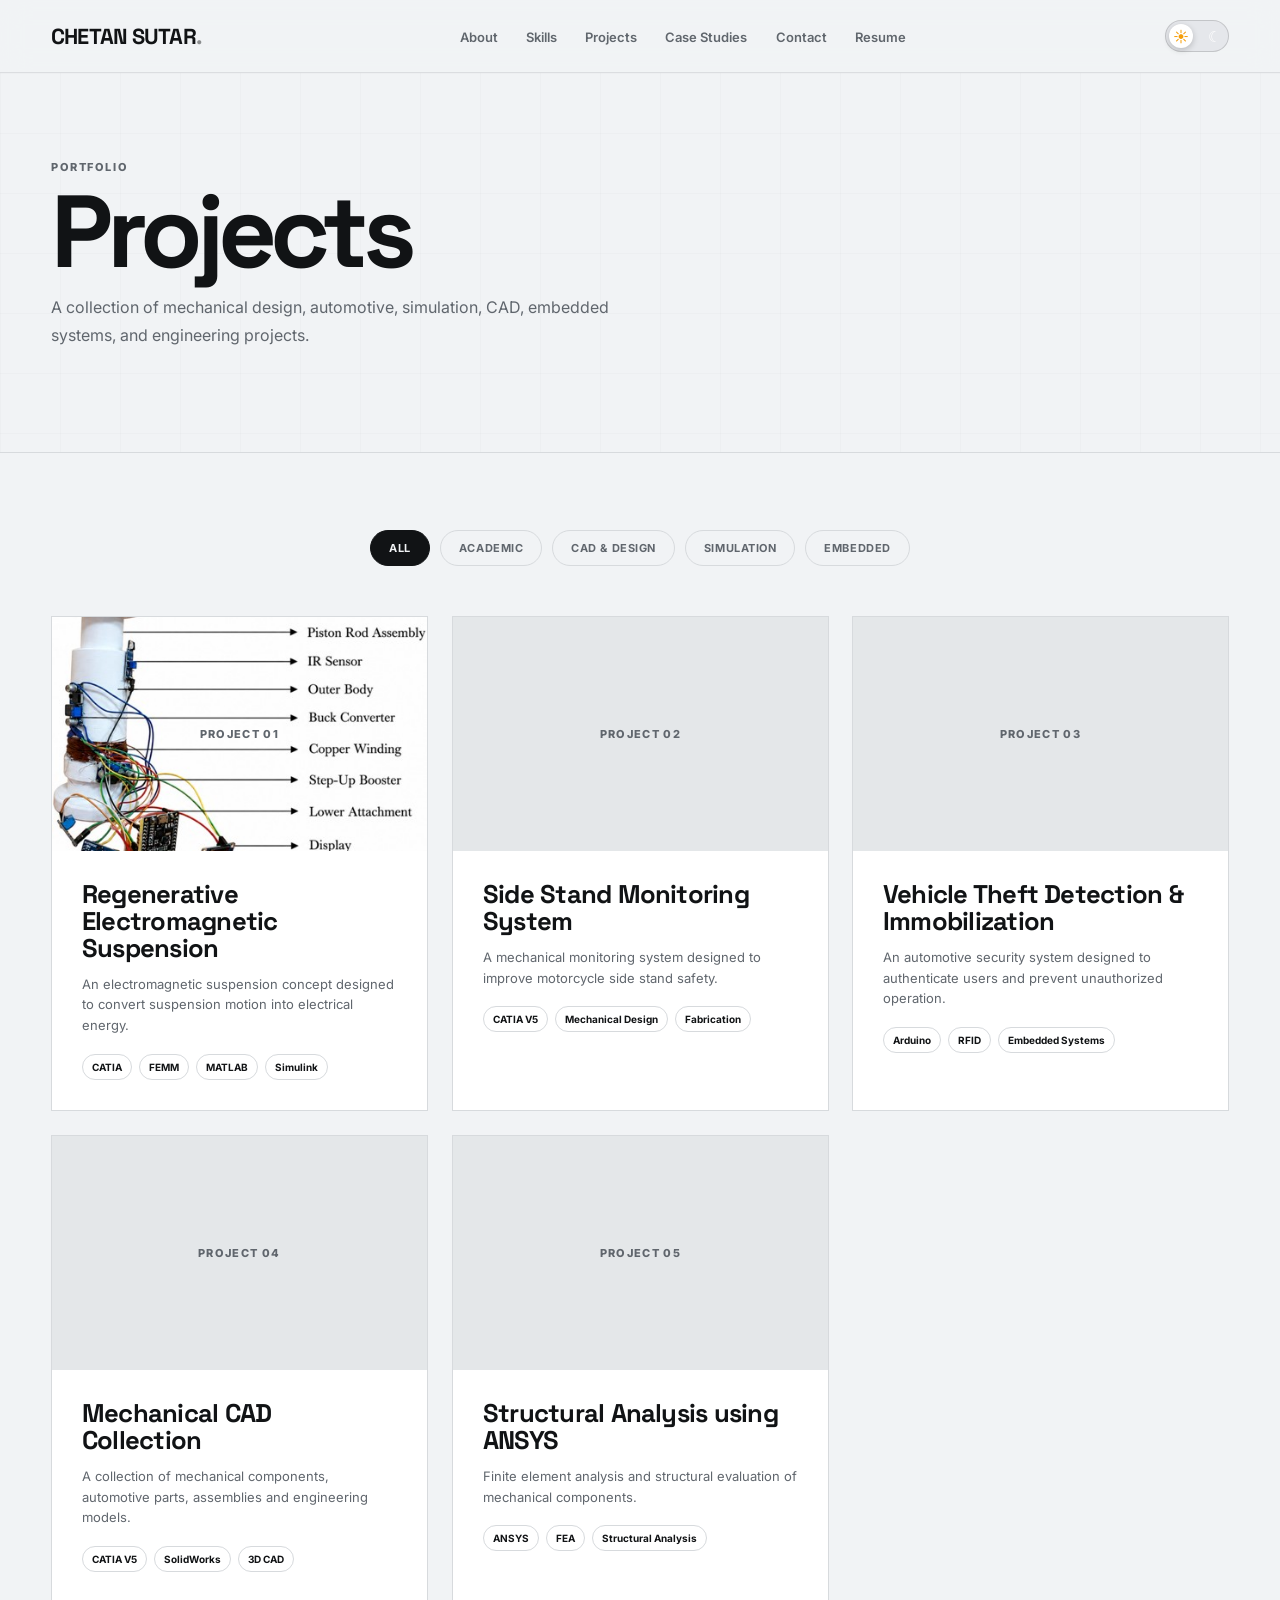
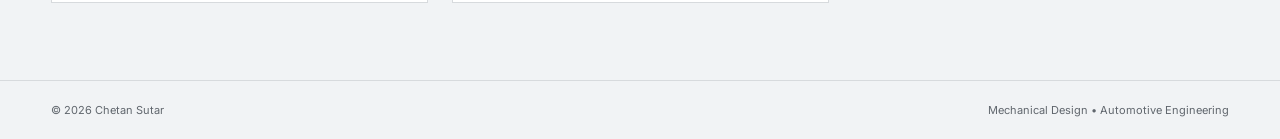
==== projects.html @ 21e78dae "Initial portfolio website upload" ====
<!DOCTYPE html>
<html lang="en">
<head>
    <meta charset="UTF-8">

    <meta name="viewport"
          content="width=device-width, initial-scale=1.0">

    <meta name="description"
          content="Chetan Sutar - Mechanical Design and Automotive Engineering Portfolio">

    <meta name="author"
          content="Chetan Sutar">

    <title>Chetan Sutar | Mechanical Design Engineer</title>

    <!-- Google Font -->
    <link rel="preconnect" href="https://fonts.googleapis.com">
    <link rel="preconnect" href="https://fonts.gstatic.com" crossorigin>

    <link href="https://fonts.googleapis.com/css2?family=Inter:wght@400;500;600;700;800&family=Space+Grotesk:wght@400;500;600;700&display=swap"
          rel="stylesheet">

    <link rel="stylesheet" href="css/style.css">

    <link rel="stylesheet"
      href="https://cdn.jsdelivr.net/gh/devicons/devicon@latest/devicon.min.css">

</head>


<body>


<!-- =====================================================
     NAVIGATION
===================================================== -->

<header id="header">

    <div class="container navbar">

        <a href="#home" class="logo">
            CHETAN SUTAR<span>.</span>
        </a>

        <button class="menu-btn" id="menuBtn">
            ☰
        </button>

        <ul class="nav-links" id="navLinks">

            <li>
                <a href="index.html#about">About</a>
            </li>

            <li>
                <a href="index.html#skills">Skills</a>
            </li>

            <li>
                <a href="projects.html">Projects</a>
            </li>

            <li>
                <a href="index.html#case-studies">Case Studies</a>
            </li>

            <li>
                <a href="index.html#contact">Contact</a>
            </li>

            <li>
                <a href="resume.html">Resume</a>
            </li>

        </ul>

    <label class="theme-switch">

    <input type="checkbox" id="themeToggle">

    <span class="theme-slider">

        <span class="sun">☀</span>

        <span class="moon">☾</span>

    </span>

</label>

    </div>

</header>


<main>

    <!-- =====================================================
         PROJECTS HERO
    ===================================================== -->

    <section class="projects-hero">

        <div class="projects-hero-grid"></div>

        <div class="container">

            <div class="projects-hero-content">

                <div class="section-number">
                    PORTFOLIO
                </div>

                <h1>
                    Projects
                </h1>

                <p>
                    A collection of mechanical design, automotive,
                    simulation, CAD, embedded systems, and engineering projects.
                </p>

            </div>

        </div>

    </section>


    <!-- =====================================================
         PROJECT FILTERS
    ===================================================== -->

    <section class="projects-page">

        <div class="container">

            <div class="project-filters">

                <button class="filter-btn active" data-filter="all">
                    ALL
                </button>

                <button class="filter-btn" data-filter="academic">
                    ACADEMIC
                </button>

                <button class="filter-btn" data-filter="cad">
                    CAD & DESIGN
                </button>

                <button class="filter-btn" data-filter="simulation">
                    SIMULATION
                </button>

                <button class="filter-btn" data-filter="embedded">
                    EMBEDDED
                </button>

            </div>


            <!-- PROJECT GRID -->

            <div class="projects-grid projects-page-grid">


                <!-- PROJECT 01 -->

                <article class="project-card reveal"
                         data-category="academic simulation">

                    <div class="project-image">

                        <img
                            src="assets/projects/suspension.jpg"
                            alt="Regenerative Electromagnetic Suspension"
                            onerror="this.style.display='none'"
                        >

                        <div class="image-placeholder">
                            PROJECT 01
                        </div>

                    </div>


                    <div class="project-content">

                        <h3>
                            Regenerative Electromagnetic Suspension
                        </h3>

                        <p>
                            An electromagnetic suspension concept designed
                            to convert suspension motion into electrical energy.
                        </p>

                        <div class="project-tech">

                            <span>CATIA</span>
                            <span>FEMM</span>
                            <span>MATLAB</span>
                            <span>Simulink</span>

                        </div>

                    </div>

                </article>



                <!-- PROJECT 02 -->

                <article class="project-card reveal"
                         data-category="academic cad">

                    <div class="project-image">

                        <img
                            src="assets/projects/sidestand.jpg"
                            alt="Side Stand Monitoring System"
                            onerror="this.style.display='none'"
                        >

                        <div class="image-placeholder">
                            PROJECT 02
                        </div>

                    </div>


                    <div class="project-content">

                        <h3>
                            Side Stand Monitoring System
                        </h3>

                        <p>
                            A mechanical monitoring system designed to
                            improve motorcycle side stand safety.
                        </p>

                        <div class="project-tech">

                            <span>CATIA V5</span>
                            <span>Mechanical Design</span>
                            <span>Fabrication</span>

                        </div>

                    </div>

                </article>



                <!-- PROJECT 03 -->

                <article class="project-card reveal"
                         data-category="academic embedded">

                    <div class="project-image">

                        <img
                            src="assets/projects/theft.jpg"
                            alt="Vehicle Theft Detection System"
                            onerror="this.style.display='none'"
                        >

                        <div class="image-placeholder">
                            PROJECT 03
                        </div>

                    </div>


                    <div class="project-content">

                        <h3>
                            Vehicle Theft Detection & Immobilization
                        </h3>

                        <p>
                            An automotive security system designed to
                            authenticate users and prevent unauthorized operation.
                        </p>

                        <div class="project-tech">

                            <span>Arduino</span>
                            <span>RFID</span>
                            <span>Embedded Systems</span>

                        </div>

                    </div>

                </article>



                <!-- PROJECT 04 -->

                <article class="project-card reveal"
                         data-category="cad">

                    <div class="project-image">

                        <img
                            src="assets/projects/catia.jpg"
                            alt="Mechanical CAD Collection"
                            onerror="this.style.display='none'"
                        >

                        <div class="image-placeholder">
                            PROJECT 04
                        </div>

                    </div>


                    <div class="project-content">

                        <h3>
                            Mechanical CAD Collection
                        </h3>

                        <p>
                            A collection of mechanical components,
                            automotive parts, assemblies and engineering models.
                        </p>

                        <div class="project-tech">

                            <span>CATIA V5</span>
                            <span>SolidWorks</span>
                            <span>3D CAD</span>

                        </div>

                    </div>

                </article>



                <!-- PROJECT 05 -->

                <article class="project-card reveal"
                         data-category="simulation">

                    <div class="project-image">

                        <img
                            src="assets/projects/ansys.jpg"
                            alt="Structural Analysis using ANSYS"
                            onerror="this.style.display='none'"
                        >

                        <div class="image-placeholder">
                            PROJECT 05
                        </div>

                    </div>


                    <div class="project-content">

                        <h3>
                            Structural Analysis using ANSYS
                        </h3>

                        <p>
                            Finite element analysis and structural
                            evaluation of mechanical components.
                        </p>

                        <div class="project-tech">

                            <span>ANSYS</span>
                            <span>FEA</span>
                            <span>Structural Analysis</span>

                        </div>

                    </div>

                </article>


            </div>

        </div>

    </section>

</main>


<!-- =====================================================
     FOOTER
===================================================== -->

<footer>

    <div class="container footer-content">

        <div>
            © 2026 Chetan Sutar
        </div>

        <div>
            Mechanical Design • Automotive Engineering 
        </div>

    </div>

</footer>


<!-- =====================================================
     PROJECT MODAL
===================================================== -->

<div class="modal" id="projectModal">

    <div class="modal-content">

        <button
            class="modal-close"
            onclick="closeProject()"
        >
            ×
        </button>


        <div id="modalContent"></div>

    </div>

</div>



<!-- =====================================================
     JAVASCRIPT
===================================================== -->



<script src="js/script.js"></script>

</body>
</html>
---- css/style.css ----
/* =========================================================
   CHETAN SUTAR — RESPONSIVE PORTFOLIO
   Fluid layout system: Grid + Flexbox + clamp()
   ========================================================= */

:root {
    --bg: #f1f3f5;
    --surface: #ffffff;
    --text: #111315;
    --muted: #60666d;
    --border: #d7dadd;
    --accent: #111315;
    --max-width: 1240px;
    --section-space: clamp(45px, 6vw, 85px);
    --radius: 14px;
    --shadow: 0 16px 50px rgba(17, 19, 21, 0.08);
}

*,
*::before,
*::after {
    box-sizing: border-box;
}

html {
    scroll-behavior: smooth;
    scroll-padding-top: 80px;
}

body {
    margin: 0;
    background: var(--bg);
    color: var(--text);
    font-family: "Inter", sans-serif;
    overflow-x: hidden;
}

img,
svg,
video {
    max-width: 100%;
}

img {
    display: block;
}

a {
    color: inherit;
    text-decoration: none;
}

button,
input,
textarea {
    font: inherit;
}

.container {
    width: min(92%, var(--max-width));
    margin-inline: auto;
}

/* =========================================================
   NAVIGATION
   ========================================================= */

#header {
    position: sticky;
    top: 0;
    z-index: 1000;
    background: rgba(241, 243, 245, 0.92);
    backdrop-filter: blur(14px);
    border-bottom: 1px solid rgba(215, 218, 221, 0.85);
}

.navbar {
    min-height: 72px;
    display: flex;
    align-items: center;
    justify-content: space-between;
    gap: 24px;
}

.logo {
    flex: 0 0 auto;
    font-family: "Space Grotesk", sans-serif;
    font-size: clamp(17px, 1.7vw, 22px);
    font-weight: 700;
    letter-spacing: -0.04em;
    white-space: nowrap;
}

.logo span {
    opacity: 0.45;
}

.nav-links {
    display: flex;
    align-items: center;
    justify-content: flex-end;
    gap: clamp(14px, 2.2vw, 32px);
    list-style: none;
    margin: 0;
    padding: 0;
}

.nav-links a {
    font-size: 13px;
    font-weight: 600;
    color: var(--muted);
    transition: color 0.2s ease;
}

.nav-links a:hover {
    color: var(--text);
}

.nav-resume {
    padding: 9px 14px;
    border: 1px solid var(--text);
    border-radius: 999px;
    color: var(--text) !important;
}

.menu-btn {
    display: none;
    border: 0;
    background: transparent;
    color: var(--text);
    cursor: pointer;
    font-size: 26px;
    line-height: 1;
    padding: 4px;
}

/* =========================================================
   HERO
   ========================================================= */

.hero {
    position: relative;
    isolation: isolate;
    min-height: min(920px, 100svh);
    display: grid;
    align-items: stretch;
    overflow: hidden;
    padding-block: clamp(38px, 6vh, 80px);
}

.hero-grid {
    position: absolute;
    inset: 0;
    z-index: -2;
    pointer-events: none;
    opacity: 0.22;
    background-image:
        linear-gradient(rgba(17, 19, 21, 0.07) 1px, transparent 1px),
        linear-gradient(90deg, rgba(17, 19, 21, 0.07) 1px, transparent 1px);
    background-size: clamp(34px, 5vw, 70px) clamp(34px, 5vw, 70px);
    mask-image: linear-gradient(to bottom, black, transparent 90%);
}

.hero > .container {
    position: relative;
    z-index: 2;
    width: min(92%, var(--max-width));
    min-height: clamp(540px, 78svh, 820px);
    display: grid;
    grid-template-columns: minmax(0, 1.05fr) minmax(280px, 0.85fr);
    align-items: center;
    gap: clamp(28px, 5vw, 92px);
}

.hero-content {
    width: 100%;
    max-width: 700px;
    min-width: 0;
    z-index: 3;
}

.hero-tag {
    margin-bottom: clamp(16px, 2vw, 26px);
    font-size: clamp(10px, 1vw, 13px);
    font-weight: 700;
    letter-spacing: 0.14em;
    text-transform: uppercase;
    color: var(--muted);
}

.hero h1 {
    margin: 0 0 clamp(18px, 2.4vw, 30px);
    max-width: 760px;
    font-family: "Space Grotesk", sans-serif;
    font-size: clamp(42px, 6.3vw, 88px);
    line-height: 0.94;
    letter-spacing: clamp(-2px, -0.38vw, -6px);
    text-wrap: balance;
}

.hero h1 span {
    display: inline;
}

.hero-description {
    max-width: 680px;
    margin: 0 0 clamp(22px, 3vw, 34px);
    color: var(--muted);
    font-size: clamp(14px, 1.25vw, 18px);
    line-height: 1.65;
    text-align: justify;
    text-wrap: pretty;
}

.hero-buttons {
    display: flex;
    flex-wrap: wrap;
    align-items: center;
    gap: 12px;
}

.btn {
    display: inline-flex;
    align-items: center;
    justify-content: center;
    min-height: 44px;
    padding: 11px 17px;
    border-radius: 999px;
    border: 1px solid var(--text);
    font-size: clamp(11px, 0.9vw, 13px);
    font-weight: 700;
    transition: transform 0.2s ease, background 0.2s ease, color 0.2s ease;
}

.btn:hover {
    transform: translateY(-2px);
}

.btn-primary {
    background: var(--text);
    color: var(--surface);
}

.btn-secondary {
    background: transparent;
    color: var(--text);
}

.hero-profile {
    position: relative;
    width: min(100%, 520px);
    justify-self: center;
    align-self: center;
    min-width: 0;
    z-index: 2;
}

.profile-frame {
    position: relative;
    width: 100%;
    aspect-ratio: 0.82;
    min-height: 320px;
    max-height: 660px;
    overflow: visible;
}

.profile-image {
    position: absolute;
    inset: 7% 10%;
    width: 80%;
    height: 86%;
    object-fit: cover;
    object-position: center;
    border-radius: 16px;
    z-index: 3;
}

.profile-grid {
    position: absolute;
    inset: 0;
    z-index: 0;
    border: 1px solid rgba(17, 19, 21, 0.12);
    background-image:
        linear-gradient(rgba(17, 19, 21, 0.08) 1px, transparent 1px),
        linear-gradient(90deg, rgba(17, 19, 21, 0.08) 1px, transparent 1px);
    background-size: 28px 28px;
    border-radius: 18px;
}

.profile-ring {
    position: absolute;
    left: 50%;
    top: 50%;
    border: 1px solid rgba(17, 19, 21, 0.22);
    border-radius: 50%;
    transform: translate(-50%, -50%);
    pointer-events: none;
}

.profile-ring.ring-one {
    width: 88%;
    aspect-ratio: 1;
}

.profile-ring.ring-two {
    width: 60%;
    aspect-ratio: 1;
}

.software-floaters {
    position: absolute;
    inset: 0;
    z-index: 1;
    pointer-events: none;
    overflow: hidden;
}

.software-icon {
    position: absolute;
    width: clamp(24px, 3vw, 42px);
    height: clamp(24px, 3vw, 42px);
    object-fit: contain;
    opacity: 0.5;
    filter: grayscale(0.1);
}

.icon-catia {
    top: 18%;
    left: 50%;
    animation: softwareFloat1 4s ease-in-out infinite;
}

.icon-ansys {
    top: 30%;
    left: 42%;
    animation: softwareFloat2 4.5s ease-in-out infinite;
}

.icon-matlab {
    top: 65%;
    left: 7%;
    animation: softwareFloat3 4s ease-in-out infinite;
}

.icon-solidworks {
    top: 14%;
    right: 20%;
    animation: softwareFloat2 4s ease-in-out infinite;
}

.icon-simulink {
    top: 58%;
    right: 5%;
    animation: softwareFloat3 4.5s ease-in-out infinite;
}

.icon-autocad {
    top: 20%;
    right: 90%;
    animation: softwareFloat1 4s ease-in-out infinite;
}

@keyframes softwareFloat1 {
    0%, 100% { transform: translate3d(0, 0, 0); }
    50% { transform: translate3d(14px, -10px, 0); }
}

@keyframes softwareFloat2 {
    0%, 100% { transform: translate3d(0, 0, 0); }
    50% { transform: translate3d(-12px, 14px, 0); }
}

@keyframes softwareFloat3 {
    0%, 100% { transform: translate3d(0, 0, 0); }
    50% { transform: translate3d(12px, 12px, 0); }
}

/* =========================================================
   GLOBAL SECTIONS
   ========================================================= */

section:not(.hero) {
    padding-block: var(--section-space);
}

.section-header {
    margin-bottom: clamp(34px, 5vw, 68px);
}

.section-number,
.section-label {
    margin-bottom: 10px;
    font-size: 11px;
    font-weight: 800;
    letter-spacing: 0.14em;
    color: var(--muted);
}

.section-title,
.section-header h2 {
    margin: 0;
    font-family: "Space Grotesk", sans-serif;
    font-size: clamp(32px, 4.4vw, 62px);
    line-height: 0.98;
    letter-spacing: -0.045em;
    text-wrap: balance;
}

.section-title span,
.section-header h2 span {
    opacity: 0.45;
}

.section-description,
.section-header p {
    max-width: 680px;
    margin: 18px 0 0;
    color: var(--muted);
    line-height: 1.65;
}

/* =========================================================
   ABOUT
   ========================================================= */

.about-grid {
    display: grid;
    grid-template-columns: minmax(0, 1.25fr) minmax(280px, 0.75fr);
    gap: clamp(28px, 6vw, 90px);
    align-items: start;
}

.about-text {
    max-width: 760px;
}

.about-text p {
    margin: 0 0 22px;
    font-size: clamp(15px, 1.3vw, 19px);
    line-height: 1.7;
    color: var(--muted);
}

.about-highlight {
    color: var(--text);
    font-weight: 700;
}

.info-card {
    display: grid;
    gap: 0;
    border-top: 1px solid var(--border);
}

.info-item {
    display: grid;
    grid-template-columns: minmax(100px, 0.55fr) minmax(0, 1fr);
    gap: 20px;
    padding: 18px 0;
    border-bottom: 1px solid var(--border);
}

.info-label {
    font-size: 11px;
    font-weight: 800;
    letter-spacing: 0.08em;
    color: var(--muted);
    text-transform: uppercase;
}

.info-value {
    font-size: clamp(13px, 1vw, 15px);
    font-weight: 600;
    line-height: 1.45;
}

/* =========================================================
   EDUCATION
   ========================================================= */

.education-timeline {
    width: 100%;
}

.education-item {
    display: grid;
    grid-template-columns: minmax(90px, 0.25fr) 20px minmax(0, 1fr);
    gap: clamp(18px, 3vw, 40px);
    min-height: 140px;
}

.education-year {
    padding-top: 4px;
    font-size: clamp(11px, 1vw, 14px);
    font-weight: 700;
    color: var(--muted);
}

.education-line {
    position: relative;
}

.education-line::before {
    content: "";
    position: absolute;
    left: 50%;
    top: 0;
    bottom: 0;
    width: 1px;
    background: var(--border);
    transform: translateX(-50%);
}

.education-line span {
    position: absolute;
    top: 5px;
    left: 50%;
    width: 8px;
    height: 8px;
    border-radius: 50%;
    background: var(--text);
    transform: translateX(-50%);
    z-index: 1;
}

.education-content {
    padding-bottom: 52px;
}

.education-degree {
    font-family: "Space Grotesk", sans-serif;
    font-size: clamp(20px, 2.5vw, 30px);
    line-height: 1.05;
    letter-spacing: -0.03em;
}

.education-institute {
    margin-top: 9px;
    color: var(--muted);
    font-size: clamp(12px, 1.1vw, 15px);
}

/* =========================================================
   SKILLS
   ========================================================= */

.skills-grid {
    display: grid;
    grid-template-columns: repeat(auto-fit, minmax(min(100%, 240px), 1fr));
    gap: 1px;
    border: 1px solid var(--border);
    background: var(--border);
}

.skill-card {
    min-width: 0;
    padding: clamp(22px, 3vw, 38px);
    background: var(--bg);
}

.skill-card h3 {
    margin: 0 0 22px;
    font-family: "Space Grotesk", sans-serif;
    font-size: clamp(20px, 2vw, 27px);
    letter-spacing: -0.03em;
}

.skill-tags {
    display: flex;
    flex-wrap: wrap;
    gap: 8px;
}

.skill-tag {
    padding: 7px 10px;
    border: 1px solid var(--border);
    border-radius: 999px;
    font-size: 11px;
    font-weight: 600;
    color: var(--muted);
}

/* =========================================================
   PROJECTS
   ========================================================= */

.projects-grid {
    display: grid;
    grid-template-columns: repeat(auto-fit, minmax(min(100%, 300px), 1fr));
    gap: clamp(18px, 2.5vw, 30px);
}

.project-card {
    min-width: 0;
    overflow: hidden;
    border: 1px solid var(--border);
    background: var(--surface);
    cursor: pointer;
    transition: transform 0.25s ease, box-shadow 0.25s ease;
}

.project-card:hover {
    transform: translateY(-4px);
    box-shadow: var(--shadow);
}

.project-image {
    position: relative;
    aspect-ratio: 16 / 10;
    overflow: hidden;
    background: #e4e7e9;
}

.project-image img {
    width: 100%;
    height: 100%;
    object-fit: cover;
}

.image-placeholder {
    position: absolute;
    inset: 0;
    display: grid;
    place-items: center;
    font-size: 11px;
    font-weight: 800;
    letter-spacing: 0.12em;
    color: var(--muted);
}

.project-content {
    padding: clamp(20px, 2.5vw, 30px);
}

.project-content h3 {
    margin: 0 0 12px;
    font-family: "Space Grotesk", sans-serif;
    font-size: clamp(20px, 2vw, 28px);
    line-height: 1.05;
    letter-spacing: -0.03em;
}

.project-content p {
    margin: 0 0 18px;
    color: var(--muted);
    font-size: 13px;
    line-height: 1.6;
}

.project-tech {
    display: flex;
    flex-wrap: wrap;
    gap: 7px;
}

.project-tech span {
    padding: 6px 9px;
    border: 1px solid var(--border);
    border-radius: 999px;
    font-size: 10px;
    font-weight: 700;
}

/* =========================================================
   CASE STUDIES
   ========================================================= */

.case-study {
    display: grid;
    grid-template-columns: minmax(190px, 0.65fr) minmax(0, 1.35fr);
    gap: clamp(28px, 6vw, 100px);
    padding-block: clamp(28px, 4vw, 48px);
    border-top: 1px solid var(--border);
}

.case-study:last-child {
    border-bottom: 1px solid var(--border);
}

.case-study h3 {
    margin: 0;
    font-family: "Space Grotesk", sans-serif;
    font-size: clamp(25px, 3vw, 38px);
    line-height: 1;
    letter-spacing: -0.04em;
}

.case-content p {
    max-width: 760px;
    margin: 0 0 25px;
    color: var(--muted);
    line-height: 1.65;
}

.case-process {
    display: grid;
    grid-template-columns: repeat(auto-fit, minmax(90px, 1fr));
    border: 1px solid var(--border);
}

.process-item {
    min-height: 54px;
    display: grid;
    place-items: center;
    padding: 10px;
    border-right: 1px solid var(--border);
    font-size: 10px;
    font-weight: 800;
    letter-spacing: 0.08em;
}

.process-item:last-child {
    border-right: 0;
}

/* =========================================================
   CAD GALLERY
   ========================================================= */

.gallery-grid {
    display: grid;
    grid-template-columns: repeat(auto-fit, minmax(min(100%, 260px), 1fr));
    gap: clamp(14px, 2vw, 24px);
}

.gallery-item {
    position: relative;
    min-width: 0;
    aspect-ratio: 4 / 3;
    overflow: hidden;
    background: #e4e7e9;
}

.gallery-item img {
    width: 100%;
    height: 100%;
    object-fit: cover;
}

.gallery-label {
    position: absolute;
    left: 12px;
    right: 12px;
    bottom: 12px;
    padding: 9px 11px;
    background: rgba(255, 255, 255, 0.9);
    backdrop-filter: blur(8px);
    font-size: 11px;
    font-weight: 700;
}

/* =========================================================
   RESUME
   ========================================================= */

.resume-section {
    padding-block: clamp(50px, 7vw, 100px) !important;
}

.resume-box {
    display: flex;
    align-items: center;
    justify-content: space-between;
    gap: 28px;
    padding: clamp(28px, 5vw, 55px);
    border: 1px solid var(--border);
    background: var(--surface);
}

.resume-box h2 {
    margin: 0;
    font-family: "Space Grotesk", sans-serif;
    font-size: clamp(28px, 4vw, 48px);
    line-height: 1;
    letter-spacing: -0.04em;
}

.resume-box p {
    margin: 10px 0 0;
    color: var(--muted);
}

/* =========================================================
   CONTACT
   ========================================================= */

#contact {
    padding-block: var(--section-space);
}

.contact-grid {
    display: grid;
    grid-template-columns: minmax(0, 1fr) minmax(280px, 0.85fr);
    gap: clamp(35px, 8vw, 120px);
    align-items: start;
}

.contact-heading {
    max-width: 650px;
    margin: 14px 0 22px;
    font-family: "Space Grotesk", sans-serif;
    font-size: clamp(42px, 6vw, 82px);
    line-height: 0.94;
    letter-spacing: -0.055em;
}

.contact-heading span {
    opacity: 0.45;
}

.contact-description {
    max-width: 620px;
    margin: 0;
    color: var(--muted);
    line-height: 1.65;
}

.contact-links {
    display: grid;
    border-top: 1px solid var(--border);
}

.contact-link {
    display: grid;
    grid-template-columns: 42px minmax(0, 1fr);
    align-items: center;
    gap: 14px;
    padding: 18px 0;
    border-bottom: 1px solid var(--border);
}

.contact-icon {
    width: 34px;
    height: 34px;
    display: grid;
    place-items: center;
    border: 1px solid var(--border);
    border-radius: 50%;
    font-size: 11px;
    font-weight: 800;
}

.contact-link small {
    display: block;
    margin-bottom: 3px;
    font-size: 9px;
    font-weight: 800;
    letter-spacing: 0.1em;
    color: var(--muted);
}

.contact-link div:last-child {
    min-width: 0;
    overflow-wrap: anywhere;
}

/* =========================================================
   FOOTER
   ========================================================= */

footer {
    border-top: 1px solid var(--border);
    padding-block: 22px;
}

.footer-content {
    display: flex;
    align-items: center;
    justify-content: space-between;
    gap: 16px;
    color: var(--muted);
    font-size: 11px;
}

/* =========================================================
   MODAL
   ========================================================= */

.modal {
    position: fixed;
    inset: 0;
    z-index: 2000;
    display: none;
    align-items: center;
    justify-content: center;
    padding: clamp(14px, 3vw, 40px);
    background: rgba(17, 19, 21, 0.58);
    backdrop-filter: blur(8px);
}

.modal.active {
    display: flex;
}

.modal-content {
    position: relative;
    width: min(100%, 1000px);
    max-height: min(90svh, 900px);
    overflow: auto;
    padding: clamp(24px, 4vw, 50px);
    background: var(--surface);
    border-radius: var(--radius);
}

.modal-close {
    position: sticky;
    top: 0;
    float: right;
    z-index: 2;
    width: 38px;
    height: 38px;
    border: 1px solid var(--border);
    border-radius: 50%;
    background: var(--surface);
    cursor: pointer;
    font-size: 24px;
}

/* =========================================================
   REVEAL
   ========================================================= */

.reveal {
    opacity: 0;
    transform: translateY(22px);
    transition: opacity 0.7s ease, transform 0.7s ease;
}

.reveal.visible {
    opacity: 1;
    transform: translateY(0);
}

/* =========================================================
   STRUCTURAL RESPONSIVE BREAKPOINT
   Only changes layout when two-column content no longer fits.
   ========================================================= */

@media (max-width: 900px) {

    .navbar {
        min-height: 64px;
    }

    .nav-links {
        position: absolute;
        top: calc(100% + 1px);
        left: 0;
        right: 0;
        display: grid;
        justify-items: center;
        gap: 18px;
        padding: 24px;
        background: rgba(241, 243, 245, 0.98);
        border-bottom: 1px solid var(--border);
        transform: translateY(-130%);
        transition: transform 0.3s ease;
    }

    .nav-links.active {
        transform: translateY(0);
    }

    .menu-btn {
        display: block;
    }

    .hero {
        min-height: auto;
        padding-block: clamp(45px, 8vw, 80px);
    }

    .hero > .container {
        min-height: auto;
        grid-template-columns: minmax(0, 1fr) minmax(230px, 0.62fr);
        gap: clamp(20px, 4vw, 45px);
    }

    .hero h1 {
        font-size: clamp(40px, 7vw, 62px);
    }

    .hero-description {
        font-size: clamp(13px, 1.8vw, 16px);
    }

    .hero-profile {
        width: min(100%, 380px);
    }

    .about-grid,
    .contact-grid {
        grid-template-columns: 1fr;
    }

    .case-study {
        grid-template-columns: minmax(150px, 0.55fr) minmax(0, 1.45fr);
    }

    .resume-box {
        flex-wrap: wrap;
    }
}

/* =========================================================
   NARROW DEVICES
   Only structural reflow; all sizing remains fluid.
   ========================================================= */

@media (max-width: 620px) {

    .container {
        width: min(92%, 520px);
    }

    .hero > .container {
        grid-template-columns: 1fr;
        gap: clamp(30px, 8vw, 55px);
        text-align: left;
    }

    .hero-content {
        max-width: none;
    }

    .hero h1 {
        max-width: 620px;
        font-size: clamp(38px, 11vw, 54px);
    }

    .hero-description {
        max-width: 620px;
        font-size: clamp(13px, 3.8vw, 16px);
        text-align: left;
    }

    .hero-profile {
        width: min(78vw, 350px);
        justify-self: center;
    }

    .profile-frame {
        min-height: 280px;
    }

    .hero-buttons {
        width: 100%;
    }

    .btn {
        min-height: 42px;
    }

    .info-item {
        grid-template-columns: 1fr;
        gap: 6px;
    }

    .education-item {
        grid-template-columns: minmax(70px, 0.3fr) 16px minmax(0, 1fr);
        gap: 14px;
    }

    .education-content {
        padding-bottom: 38px;
    }

    .case-study {
        grid-template-columns: 1fr;
        gap: 18px;
    }

    .case-process {
        grid-template-columns: repeat(2, 1fr);
    }

    .process-item:nth-child(2n) {
        border-right: 0;
    }

    .process-item {
        border-bottom: 1px solid var(--border);
    }

    .process-item:nth-last-child(-n + 2) {
        border-bottom: 0;
    }

    .resume-box {
        align-items: flex-start;
        flex-direction: column;
    }

    .footer-content {
        flex-direction: column;
        align-items: flex-start;
    }
}

/* =========================================================
   VERY SMALL PHONES
   ========================================================= */

@media (max-width: 400px) {

    .container {
        width: 90%;
    }

    .hero h1 {
        font-size: clamp(34px, 10.5vw, 44px);
    }

    .hero-profile {
        width: min(82vw, 320px);
    }

    .hero-buttons {
        flex-direction: column;
        align-items: stretch;
    }

    .btn {
        width: 100%;
    }

    .case-process {
        grid-template-columns: 1fr;
    }

    .process-item,
    .process-item:nth-child(2n) {
        border-right: 0;
        border-bottom: 1px solid var(--border);
    }

    .process-item:last-child {
        border-bottom: 0;
    }
}

/* Respect reduced-motion preferences. */
@media (prefers-reduced-motion: reduce) {
    html {
        scroll-behavior: auto;
    }

    *,
    *::before,
    *::after {
        animation-duration: 0.01ms !important;
        animation-iteration-count: 1 !important;
        transition-duration: 0.01ms !important;
        scroll-behavior: auto !important;
    }
}

/* =========================================
   SIMULATION HORIZONTAL SLIDER
========================================= */

.simulation-slider {
    width: 100%;
    overflow: hidden;
    margin-top: 20px;
    position: relative;
}

.simulation-track {
    display: flex;
    gap: 18px;
    width: max-content;
    animation: simulationScroll 12s linear infinite;
}

.simulation-slide {
    flex: 0 0 320px;

    border: 1px solid #d5dce5;
    border-radius: 14px;
    overflow: hidden;

    background: #fff;
}

.simulation-slide video {
    width: 100%;
    height: 200px;

    display: block;
    object-fit: cover;
}

.simulation-slide p {
    margin: 0;
    padding: 12px 15px;

    font-size: 15px;
    font-weight: 600;
    color: #273444;
}

/* Automatic horizontal movement */

@keyframes simulationScroll {
    0% {
        transform: translateX(0);
    }

    100% {
        transform: translateX(-50%);
    }
}


/* Tablet */

@media (max-width: 768px) {

    .simulation-slide {
        flex: 0 0 280px;
    }

    .simulation-slide video {
        height: 180px;
    }

}


/* Mobile */

@media (max-width: 480px) {

    .simulation-slide {
        flex: 0 0 240px;
    }

    .simulation-slide video {
        height: 160px;
    }

}


/* =========================================
   RESUME PAGE
========================================= */

.resume-page {
    background: var(--bg);
}


/* RESUME CONTENT */

.resume-container {
    padding-top: 0;
    min-height: auto;
}


/* TITLE SECTION */

.resume-title-section {
    text-align: center;
    padding-top: 0px;
}


.resume-title-section h1 {
    font-size: clamp(3rem, 7vw, 6rem);
    margin-bottom: 50px;
}


/* DOWNLOAD BUTTON */

.download-resume-btn {
    display: inline-flex;

    padding: 14px 30px;

    border-radius: 30px;

    background: #111;
    color: #fff;

    text-decoration: none;

    font-size: 0.75rem;
    font-weight: 600;

    letter-spacing: 0.08em;

    transition: 0.3s ease;
}


.download-resume-btn:hover {
    transform: translateY(-3px);
}


/* PDF VIEWER */

.resume-viewer {
    width: min(1000px, 90%);
    height: 1200px;

    margin: 0 auto 100px;

    background: #fff;

    border: 1px solid var(--border);
}


.resume-viewer iframe {
    width: 100%;
    height: 100%;

    border: none;

    display: block;
}


/* MOBILE */

@media (max-width: 768px) {

    .resume-container {
        padding-top: 65px;
    }


    .resume-title-section {
        padding: 50px 20px 30px;
    }


    .resume-viewer {
        width: 95%;
        height: 900px;
    }

}

.resume-page .software-floaters {
    position: absolute;
    inset: 0;
    width: 100%;
    height: 100vh;
    transform: none;
    pointer-events: none;
    z-index: 1;
}

.resume-page .software-icon {
    position: absolute;
}

/* CATIA */
.resume-page .icon-catia {
    top: 18%;
    left: 8%;
}

/* ANSYS */
.resume-page .icon-ansys {
    top: 28%;
    right: 8%;
}

/* MATLAB */
.resume-page .icon-matlab {
    top: 45%;
    left: 12%;
}

/* SOLIDWORKS */
.resume-page .icon-solidworks {
    top: 58%;
    right: 10%;
}

/* AUTOCAD */
.resume-page .icon-autocad {
    top: 72%;
    left: 7%;
}

/* SIMULINK */
.resume-page .icon-simulink {
    top: 78%;
    right: 12%;
}

/* =========================================================
   THEME SWITCH
========================================================= */

.theme-switch {
    position: relative;
    width: 64px;
    height: 32px;
    cursor: pointer;
    flex: 0 0 auto;
}

.theme-switch input {
    display: none;
}

.theme-slider {
    position: absolute;
    inset: 0;

    display: flex;
    align-items: center;
    justify-content: space-between;

    padding: 4px 7px;

    border: 1px solid rgba(0, 0, 0, 0.15);
    border-radius: 999px;

    background: #e5e7eb;

    transition: 0.3s ease;
}

.theme-slider::before {
    content: "";

    position: absolute;

    width: 24px;
    height: 24px;

    left: 3px;

    border-radius: 50%;

    background: #ffffff;

    box-shadow: 0 2px 6px rgba(0, 0, 0, 0.2);

    transition: transform 0.3s ease;
}

.theme-switch input:checked + .theme-slider::before {
    transform: translateX(32px);
}

.theme-switch input:checked + .theme-slider {
    background: #1f2937;
}

.sun,
.moon {
    position: relative;
    z-index: 1;

    font-size: 15px;
    line-height: 1;
}

.sun {
    color: #f59e0b;
}

.moon {
    color: #ffffff;
}

/* =========================================================
   DARK THEME
========================================================= */

body.dark-theme {
    --bg: #111111;
    --surface: #1a1a1a;
    --text: #f5f5f5;
    --muted: #a8a8a8;
    --border: #333333;

    background: var(--bg);
    color: var(--text);
}

/* =========================================================
   DARK THEME
========================================================= */

body.dark-theme {
    --bg: #111111;
    --surface: #1a1a1a;
    --text: #f5f5f5;
    --muted: #a8a8a8;
    --border: #333333;

    background: var(--bg);
    color: var(--text);
}

/* NAVIGATION */

body.dark-theme #header {
    background: rgba(17, 17, 17, 0.92);
    border-bottom-color: rgba(255, 255, 255, 0.12);
}

/* PROJECT / CONTENT BACKGROUNDS */

body.dark-theme .project-card,
body.dark-theme .resume-viewer,
body.dark-theme .modal-content {
    background: var(--surface);
}

/* RESUME PAGE */

body.dark-theme.resume-page,
body.dark-theme .resume-container {
    background: #111111;
}

body.dark-theme .resume-title-section,
body.dark-theme .resume-title-section h1 {
    color: #f5f5f5;
}

/* THEME SWITCH */

body.dark-theme .theme-slider {
    border-color: rgba(255, 255, 255, 0.2);
}

/* =========================================================
   ALL PROJECTS BUTTON
========================================================= */

.all-projects-wrapper {
    display: flex;
    justify-content: center;
    margin-top: 50px;
}

.all-projects-btn {
    display: inline-flex;
    align-items: center;
    justify-content: center;

    padding: 14px 28px;

    border-radius: 999px;

    background: var(--text);
    color: var(--bg);

    font-size: 12px;
    font-weight: 700;

    letter-spacing: 0.08em;

    transition: 
        transform 0.25s ease,
        opacity 0.25s ease;
}

.all-projects-btn:hover {
    transform: translateY(-3px);
    opacity: 0.85;
}

/* =========================================================
   PROJECTS PAGE
========================================================= */

.projects-hero {
    position: relative;
    min-height: 380px;

    display: flex;
    align-items: center;

    overflow: hidden;

    border-bottom: 1px solid var(--border);
}

.projects-hero-grid {
    position: absolute;
    inset: 0;

    opacity: 0.25;

    pointer-events: none;

    background-image:
        linear-gradient(
            rgba(17, 19, 21, 0.07) 1px,
            transparent 1px
        ),
        linear-gradient(
            90deg,
            rgba(17, 19, 21, 0.07) 1px,
            transparent 1px
        );

    background-size: 60px 60px;
}

.projects-hero-content {
    position: relative;
    z-index: 2;

    max-width: 750px;
}

.projects-hero h1 {
    margin: 12px 0;

    font-family: "Space Grotesk", sans-serif;

    font-size: clamp(58px, 8vw, 110px);

    line-height: 0.9;

    letter-spacing: -0.06em;
}

.projects-hero p {
    max-width: 600px;

    color: var(--muted);

    font-size: 16px;

    line-height: 1.7;
}


/* =========================================================
   PROJECT FILTERS
========================================================= */

.projects-page {
    padding: 70px 0 100px;
}

.project-filters {
    display: flex;

    flex-wrap: wrap;

    justify-content: center;

    gap: 10px;

    margin-bottom: 50px;
}

.filter-btn {
    padding: 10px 18px;

    border: 1px solid var(--border);

    border-radius: 999px;

    background: transparent;

    color: var(--muted);

    font-size: 11px;

    font-weight: 700;

    letter-spacing: 0.05em;

    cursor: pointer;

    transition:
        background 0.2s ease,
        color 0.2s ease,
        border-color 0.2s ease,
        transform 0.2s ease;
}

.filter-btn:hover {
    transform: translateY(-2px);

    border-color: var(--text);

    color: var(--text);
}

.filter-btn.active {
    background: var(--text);

    color: var(--bg);

    border-color: var(--text);
}


/* =========================================================
   PROJECTS GRID
========================================================= */

.projects-page-grid {
    display: grid;

    grid-template-columns:
        repeat(3, minmax(0, 1fr));

    gap: 24px;
}


/* FILTER ANIMATION */



/* =========================================================
   DARK THEME SUPPORT
========================================================= */

body.dark-theme .projects-hero-grid {
    background-image:
        linear-gradient(
            rgba(255, 255, 255, 0.08) 1px,
            transparent 1px
        ),
        linear-gradient(
            90deg,
            rgba(255, 255, 255, 0.08) 1px,
            transparent 1px
        );
}


/* =========================================================
   RESPONSIVE
========================================================= */

@media (max-width: 900px) {

    .projects-page-grid {
        grid-template-columns:
            repeat(2, minmax(0, 1fr));
    }

}


@media (max-width: 600px) {

    .projects-hero {
        min-height: 300px;
    }

    .projects-page {
        padding: 50px 0 70px;
    }

    .projects-page-grid {
        grid-template-columns: 1fr;
    }

    .project-filters {
        gap: 8px;
    }

    .filter-btn {
        padding: 9px 14px;
    }

}

/* =========================================================
   PROJECT FILTER FLIP ANIMATION
========================================================= */

.projects-page-grid .project-card {

    opacity: 1;

    transform: translate(0, 0);

    transition:
        transform 0.55s cubic-bezier(0.22, 1, 0.36, 1),
        opacity 0.25s ease;

    will-change:
        transform,
        opacity;

}


/* CARD LEAVING */

.projects-page-grid .project-card.project-filter-out {

    opacity: 0;

    transform:
        scale(0.92);

}


/* NEW CARD BEFORE ENTERING */

.projects-page-grid .project-card.project-filter-in {

    opacity: 0;

    transform:
        translateY(25px)
        scale(0.96);

}
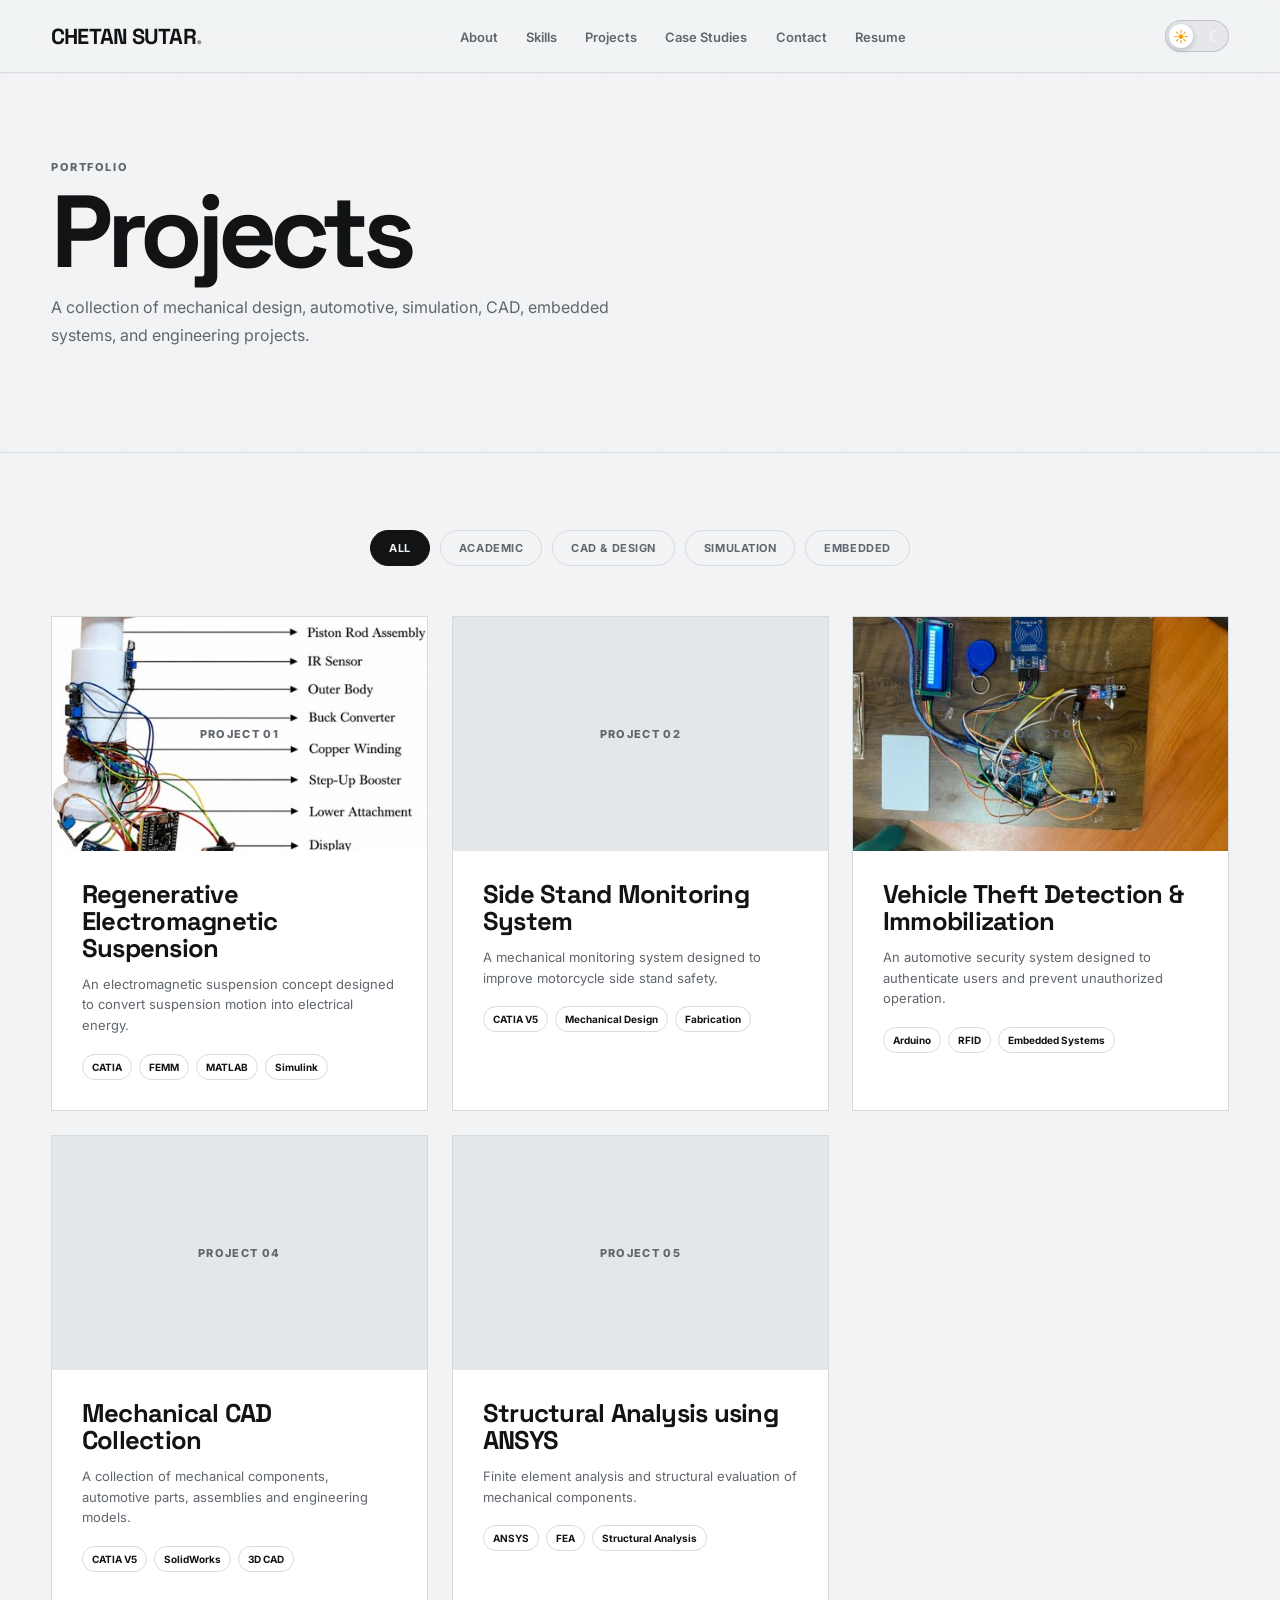
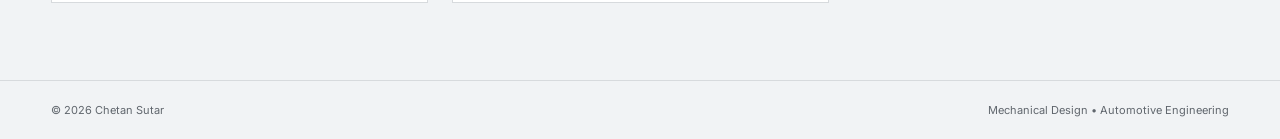
==== commit 6df2e4b7: "update of project popup" ====
--- a/projects.html
+++ b/projects.html
@@ -170,7 +170,9 @@
                 <!-- PROJECT 01 -->
 
                 <article class="project-card reveal"
-                         data-category="academic simulation">
+                         data-category="academic simulation"
+                         data-project="suspension">
+                         
 
                     <div class="project-image">
 
@@ -216,7 +218,8 @@
                 <!-- PROJECT 02 -->
 
                 <article class="project-card reveal"
-                         data-category="academic cad">
+                         data-category="academic cad"
+                         data-project="sidestand">
 
                     <div class="project-image">
 
@@ -261,14 +264,15 @@
                 <!-- PROJECT 03 -->
 
                 <article class="project-card reveal"
-                         data-category="academic embedded">
+                         data-category="academic embedded"
+                         data-project="theft">
 
                     <div class="project-image">
 
                         <img
-                            src="assets/projects/theft.jpg"
+                            src="assets/projects/theft-detection.jpg"
                             alt="Vehicle Theft Detection System"
-                            onerror="this.style.display='none'"
+    
                         >
 
                         <div class="image-placeholder">
@@ -306,7 +310,8 @@
                 <!-- PROJECT 04 -->
 
                 <article class="project-card reveal"
-                         data-category="cad">
+                         data-category="cad"
+                         data-project="catia">
 
                     <div class="project-image">
 
@@ -351,7 +356,8 @@
                 <!-- PROJECT 05 -->
 
                 <article class="project-card reveal"
-                         data-category="simulation">
+                         data-category="simulation"
+                         data-project="ansys">
 
                     <div class="project-image">
 
@@ -455,4 +461,5 @@
 <script src="js/script.js"></script>
 
 </body>
-</html>+</html>
+
